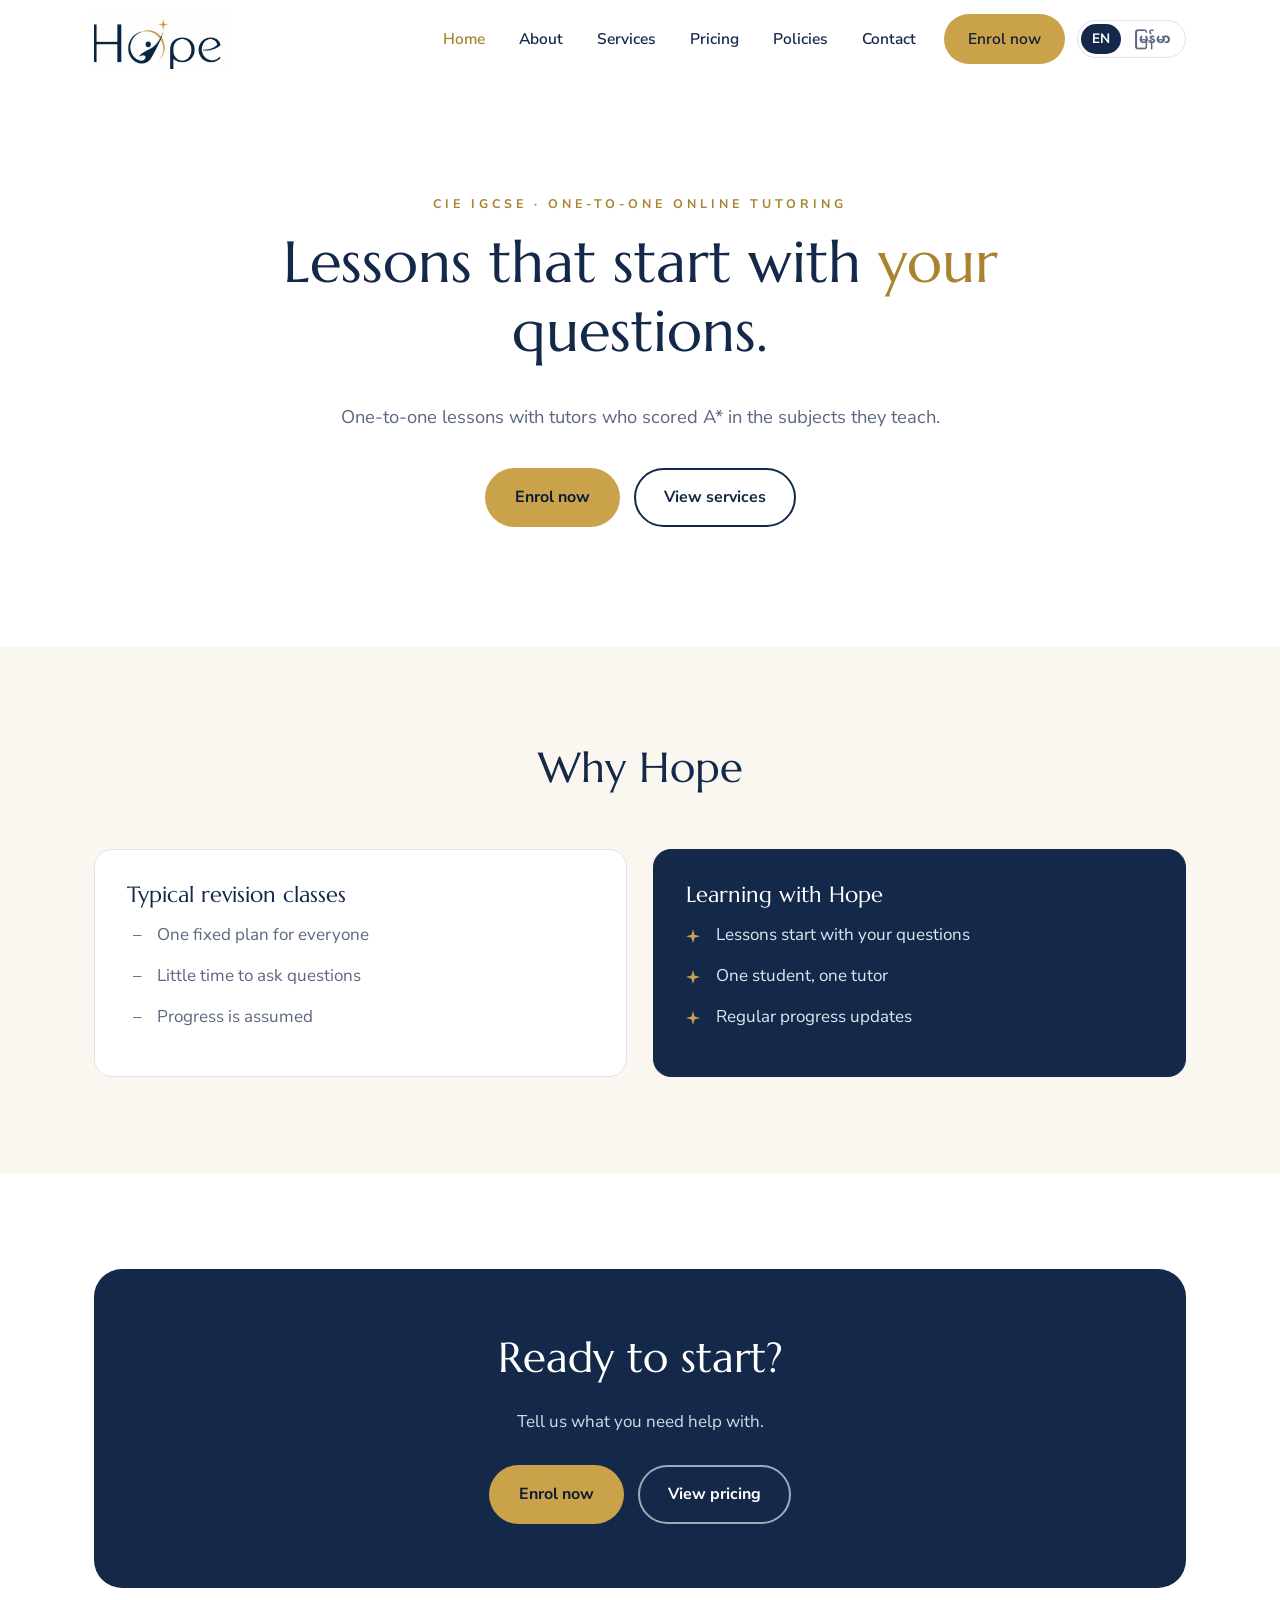
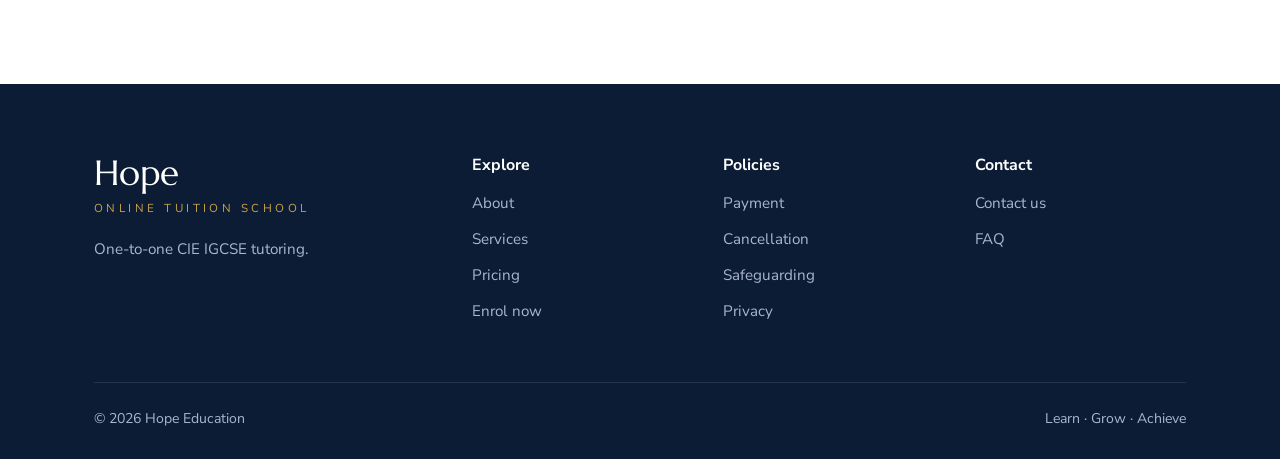
==== index.html @ 3413a5ed "Add Hope Online Tuition School website Static HTML/CSS/JS site with Home, About, Services, Pricing, " ====
<!DOCTYPE html>
<html lang="en">
<head>
  <meta charset="UTF-8">
  <meta name="viewport" content="width=device-width, initial-scale=1">
  <title>Hope Online Tuition School | CIE IGCSE One-to-One Tutoring</title>
  <meta name="description" content="One-to-one online CIE IGCSE tutoring with tutors who scored A* in the subjects they teach.">
  <link rel="icon" href="images/logo.jpg">
  <link rel="preconnect" href="https://fonts.googleapis.com">
  <link rel="preconnect" href="https://fonts.gstatic.com" crossorigin>
  <link href="https://fonts.googleapis.com/css2?family=Marcellus&family=Nunito+Sans:wght@400;600;700;800&family=Noto+Sans+Myanmar:wght@400;600;700&display=swap" rel="stylesheet">
  <link rel="stylesheet" href="css/styles.css">
</head>
<body>

  <header class="site-header">
    <div class="container nav">
      <a href="index.html" class="brand" aria-label="Hope Online Tuition School home">
        <span class="brand-logo"><img src="images/logo.jpg" alt="Hope"></span>
      </a>
      <button class="lang-switch" type="button" aria-label="Switch language / ဘာသာစကား ပြောင်းရန်" data-no-translate><span data-lang="en">EN</span><span data-lang="my">မြန်မာ</span></button>
      <button class="menu-toggle" aria-label="Open menu" aria-expanded="false"><span></span><span></span><span></span></button>
      <ul class="nav-links">
        <li><a href="index.html">Home</a></li>
        <li><a href="about.html">About</a></li>
        <li><a href="services.html">Services</a></li>
        <li><a href="pricing.html">Pricing</a></li>
        <li><a href="policies.html">Policies</a></li>
        <li><a href="contact.html">Contact</a></li>
        <li><a href="enrol.html" class="btn btn--gold">Enrol now</a></li>
      </ul>
    </div>
  </header>

  <main>
    <section class="hero">
      <div class="container">
        <span class="eyebrow">CIE IGCSE · One-to-one online tutoring</span>
        <h1>Lessons that start with <em>your</em> questions.</h1>
        <p class="lead">One-to-one lessons with tutors who scored A* in the subjects they teach.</p>
        <div class="btn-row">
          <a href="enrol.html" class="btn btn--gold">Enrol now</a>
          <a href="services.html" class="btn btn--outline">View services</a>
        </div>
      </div>
    </section>

    <section class="section section--cream">
      <div class="container">
        <div class="section-head reveal">
          <h2>Why Hope</h2>
        </div>
        <div class="compare">
          <div class="card card--old reveal">
            <h3>Typical revision classes</h3>
            <ul class="crosslist">
              <li>One fixed plan for everyone</li>
              <li>Little time to ask questions</li>
              <li>Progress is assumed</li>
            </ul>
          </div>
          <div class="card card--new reveal">
            <h3>Learning with Hope</h3>
            <ul class="checklist">
              <li>Lessons start with your questions</li>
              <li>One student, one tutor</li>
              <li>Regular progress updates</li>
            </ul>
          </div>
        </div>
      </div>
    </section>

    <section class="section">
      <div class="container">
        <div class="cta reveal">
          <h2>Ready to start?</h2>
          <p>Tell us what you need help with.</p>
          <div class="btn-row" style="justify-content:center">
            <a href="enrol.html" class="btn btn--gold">Enrol now</a>
            <a href="pricing.html" class="btn btn--light">View pricing</a>
          </div>
        </div>
      </div>
    </section>
  </main>

  <footer class="site-footer">
    <div class="container">
      <div class="footer-grid">
        <div class="footer-brand">
          <div class="word">Hope</div>
          <div class="sub">ONLINE TUITION SCHOOL</div>
          <p>One-to-one CIE IGCSE tutoring.</p>
        </div>
        <div>
          <h4>Explore</h4>
          <ul>
            <li><a href="about.html">About</a></li>
            <li><a href="services.html">Services</a></li>
            <li><a href="pricing.html">Pricing</a></li>
            <li><a href="enrol.html">Enrol now</a></li>
          </ul>
        </div>
        <div>
          <h4>Policies</h4>
          <ul>
            <li><a href="policies.html#payment">Payment</a></li>
            <li><a href="policies.html#cancellation">Cancellation</a></li>
            <li><a href="policies.html#safeguarding">Safeguarding</a></li>
            <li><a href="policies.html#privacy">Privacy</a></li>
          </ul>
        </div>
        <div>
          <h4>Contact</h4>
          <ul>
            <li><a href="contact.html">Contact us</a></li>
            <li><a href="contact.html#faq">FAQ</a></li>
          </ul>
        </div>
      </div>
      <div class="footer-bottom">
        <span>© <span data-year></span> Hope Education</span>
        <span>Learn · Grow · Achieve</span>
      </div>
    </div>
  </footer>

  <script src="js/translations.js"></script>
  <script src="js/main.js"></script>
</body>
</html>
---- css/styles.css ----
/* =========================================================
   Hope Online Tuition School — shared styles
   Colours are taken from the Hope logo.
   Change them here and the whole site updates.
   ========================================================= */
:root {
  --navy: #14294a;        /* main brand colour (logo lettering) */
  --navy-dark: #0d1c35;
  --navy-soft: #2c4470;
  --gold: #c9a24a;        /* accent (logo star and swoosh) */
  --gold-dark: #a9842f;
  --gold-light: #f3e7c6;
  --cream: #faf7f0;       /* alternate section background */
  --tint: #e8ecf3;        /* light navy tint for cards */
  --white: #ffffff;
  --text: #1d2b44;
  --muted: #5b6780;
  --line: #dfe3ea;

  --font-head: "Marcellus", Georgia, "Times New Roman", serif;
  --font-body: "Nunito Sans", "Segoe UI", Arial, sans-serif;

  --radius: 18px;
  --radius-sm: 10px;
  --shadow: 0 10px 30px rgba(20, 41, 74, 0.08);
  --shadow-hover: 0 16px 40px rgba(20, 41, 74, 0.14);
  --max: 1140px;
}

/* ---------- Base ---------- */
*, *::before, *::after { box-sizing: border-box; }
html { scroll-behavior: smooth; }
body {
  margin: 0;
  font-family: var(--font-body);
  font-size: 17px;
  line-height: 1.7;
  color: var(--text);
  background: var(--white);
  -webkit-font-smoothing: antialiased;
}
img { max-width: 100%; display: block; }
a { color: var(--navy); }
a:hover { color: var(--gold-dark); }

h1, h2, h3, h4 {
  font-family: var(--font-head);
  font-weight: 400;
  color: var(--navy);
  line-height: 1.2;
  margin: 0 0 0.6em;
}
h1 { font-size: clamp(2.2rem, 5vw, 3.6rem); }
h2 { font-size: clamp(1.8rem, 3.6vw, 2.6rem); }
h3 { font-size: 1.35rem; }
p { margin: 0 0 1em; }

.container { width: 100%; max-width: var(--max); margin: 0 auto; padding: 0 24px; }
.section { padding: 96px 0; }
.section--cream { background: var(--cream); }
.section--navy { background: var(--navy); color: #dfe6f2; }
.section--navy h2, .section--navy h3 { color: var(--white); }
.center { text-align: center; }
.narrow { max-width: 720px; margin-left: auto; margin-right: auto; }

/* Small spaced-out capitals, like "LEARN • GROW • ACHIEVE" */
.eyebrow {
  display: inline-block;
  font-size: 0.78rem;
  letter-spacing: 0.32em;
  text-transform: uppercase;
  color: var(--gold-dark);
  font-weight: 700;
  margin-bottom: 14px;
}
.section--navy .eyebrow { color: var(--gold); }

/* Thin line — text — thin line, like the logo subtitle */
.lined {
  display: flex; align-items: center; justify-content: center; gap: 18px;
}
.lined::before, .lined::after {
  content: ""; height: 1px; width: 56px; background: currentColor; opacity: 0.5;
}

.lead { font-size: 1.15rem; color: var(--muted); }

/* Four-point star from the logo */
.star {
  display: inline-block; width: 18px; height: 18px; background: var(--gold);
  clip-path: polygon(50% 0, 61% 39%, 100% 50%, 61% 61%, 50% 100%, 39% 61%, 0 50%, 39% 39%);
  flex-shrink: 0;
}

/* ---------- Buttons ---------- */
.btn {
  display: inline-flex; align-items: center; justify-content: center; gap: 8px;
  padding: 14px 28px;
  border-radius: 999px;
  font-family: var(--font-body);
  font-weight: 700;
  font-size: 1rem;
  text-decoration: none;
  border: 2px solid transparent;
  cursor: pointer;
  transition: transform .2s, background .2s, color .2s, box-shadow .2s;
}
.btn:hover { transform: translateY(-2px); }
.btn--gold { background: var(--gold); color: var(--navy-dark); }
.btn--gold:hover { background: var(--gold-dark); color: var(--white); }
.btn--outline { border-color: var(--navy); color: var(--navy); background: transparent; }
.btn--outline:hover { background: var(--navy); color: var(--white); }
.btn--light { border-color: rgba(255,255,255,.6); color: var(--white); }
.btn--light:hover { background: var(--white); color: var(--navy); }
.btn-row { display: flex; flex-wrap: wrap; gap: 14px; }
.center .btn-row { justify-content: center; }

/* ---------- Header / navigation ---------- */
.site-header {
  position: sticky; top: 0; z-index: 50;
  background: var(--white);
  border-bottom: 1px solid transparent;
  transition: border-color .2s, box-shadow .2s;
}
.site-header.scrolled { border-color: var(--line); box-shadow: 0 4px 20px rgba(20,41,74,.06); }
.nav { display: flex; align-items: center; justify-content: space-between; height: 78px; }
.brand { display: flex; align-items: center; text-decoration: none; }
/* The logo image has white space around it, so it is cropped with a frame */
.brand-logo {
  width: 136px; height: 60px; overflow: hidden; position: relative;
}
.brand-logo img {
  position: absolute; width: 190px; max-width: none; left: -35px; top: -47px;
  mix-blend-mode: multiply; /* hides the white background of the JPG */
}
.nav-links { display: flex; align-items: center; gap: 6px; list-style: none; margin: 0; padding: 0; }
.nav-links a {
  display: block; padding: 8px 14px; border-radius: 999px;
  text-decoration: none; color: var(--navy); font-weight: 600; font-size: 0.97rem;
  white-space: nowrap;
}
html[lang="my"] .nav-links a { padding: 8px 10px; font-size: 0.92rem; }
.nav-links a:hover { background: var(--tint); color: var(--navy); }
.nav-links a.active { color: var(--gold-dark); }
.nav-links .btn { padding: 10px 22px; margin-left: 8px; color: var(--navy-dark); }
.nav-links .btn:hover { background: var(--gold-dark); color: var(--white); }

.menu-toggle {
  display: none; background: none; border: 0; padding: 10px; cursor: pointer; order: 3;
}
.nav-links { order: 1; margin-left: auto; }

/* Language switch: EN | မြန်မာ */
.lang-switch {
  order: 2; margin-left: 12px; display: inline-flex; padding: 3px; gap: 2px;
  border: 1.5px solid var(--line); border-radius: 999px; background: var(--white); cursor: pointer;
  font-family: "Nunito Sans", "Noto Sans Myanmar", sans-serif;
}
.lang-switch span {
  padding: 5px 11px; border-radius: 999px; font-size: 0.85rem; font-weight: 700; color: var(--muted);
  line-height: 1.4;
}
html:not([lang="my"]) .lang-switch [data-lang="en"],
html[lang="my"] .lang-switch [data-lang="my"] { background: var(--navy); color: var(--white); }

/* Burmese text needs a Myanmar font, more line height and no letter spacing */
html[lang="my"] {
  --font-head: "Noto Sans Myanmar", "Padauk", "Myanmar Text", sans-serif;
  --font-body: "Noto Sans Myanmar", "Padauk", "Myanmar Text", sans-serif;
}
html[lang="my"] body { line-height: 1.9; font-size: 16px; }
html[lang="my"] h1, html[lang="my"] h2, html[lang="my"] h3 { line-height: 1.55; font-weight: 600; }
html[lang="my"] h1 { font-size: clamp(1.8rem, 4vw, 2.8rem); }
html[lang="my"] h2 { font-size: clamp(1.5rem, 3vw, 2.1rem); }
html[lang="my"] .eyebrow, html[lang="my"] .badge,
html[lang="my"] .founder .role { letter-spacing: 0; }
.menu-toggle span {
  display: block; width: 26px; height: 2px; background: var(--navy); margin: 6px 0;
  transition: transform .25s, opacity .25s;
}
.menu-open .menu-toggle span:nth-child(1) { transform: translateY(8px) rotate(45deg); }
.menu-open .menu-toggle span:nth-child(2) { opacity: 0; }
.menu-open .menu-toggle span:nth-child(3) { transform: translateY(-8px) rotate(-45deg); }

/* ---------- Hero ---------- */
.hero { padding: 110px 0 120px; background: var(--white); text-align: center; }
.hero h1 { max-width: 760px; margin-left: auto; margin-right: auto; }
.hero h1 em { font-style: normal; color: var(--gold-dark); }
.hero .lead { max-width: 600px; margin: 0 auto 36px; }
.hero .btn-row { justify-content: center; }
.hero-tags { display: flex; flex-wrap: wrap; gap: 10px; margin-top: 32px; }
.tag {
  display: inline-flex; align-items: center; gap: 8px;
  padding: 8px 16px; border-radius: 999px; background: var(--tint);
  font-size: 0.9rem; font-weight: 600; color: var(--navy);
}
.tag .star { width: 12px; height: 12px; }

.hero-card {
  position: relative; background: var(--white); border-radius: 28px;
  box-shadow: var(--shadow-hover); padding: 36px; text-align: center;
}
.hero-card::before {
  content: ""; position: absolute; inset: -14px; border-radius: 34px; z-index: -1;
  border: 1px solid rgba(201,162,74,.5);
}
.hero-card img { margin: -20px auto 0; width: 100%; max-width: 340px; }
.hero-card .motto {
  font-size: 0.8rem; letter-spacing: .32em; color: var(--gold-dark); font-weight: 700; margin: 0;
}

/* Page header for inner pages */
.page-hero {
  padding: 72px 0 64px; text-align: center;
  background: var(--navy);
  color: #d3dbe9;
}
.page-hero h1 { color: var(--white); margin-bottom: 14px; }
.page-hero .eyebrow { color: var(--gold); }
.page-hero p { max-width: 640px; margin: 0 auto; font-size: 1.1rem; }

/* ---------- Cards and grids ---------- */
.grid { display: grid; gap: 26px; }
.grid-2 { grid-template-columns: repeat(2, 1fr); }
.grid-3 { grid-template-columns: repeat(3, 1fr); }
.grid-4 { grid-template-columns: repeat(4, 1fr); }

.card {
  background: var(--white); border: 1px solid var(--line); border-radius: var(--radius);
  padding: 32px;
}
.card p:last-child { margin-bottom: 0; }
.card--tint { background: var(--tint); border-color: transparent; box-shadow: none; }

.icon {
  width: 54px; height: 54px; border-radius: 16px; background: var(--gold-light);
  display: grid; place-items: center; margin-bottom: 20px; color: var(--navy);
}
.icon svg { width: 26px; height: 26px; }

.section-head { max-width: 680px; margin: 0 auto 56px; text-align: center; }

/* Problem vs solution */
.compare { display: grid; grid-template-columns: 1fr 1fr; gap: 26px; }
.compare .card h3 { display: flex; align-items: center; gap: 12px; }
.compare .card--old { background: var(--white); }
.compare .card--new { background: var(--navy); color: #dfe6f2; border-color: var(--navy); }
.compare .card--new h3 { color: var(--white); }
.checklist { list-style: none; padding: 0; margin: 0; }
.checklist li { position: relative; padding-left: 30px; margin-bottom: 12px; }
.checklist li::before {
  content: ""; position: absolute; left: 0; top: 8px; width: 14px; height: 14px; background: var(--gold);
  clip-path: polygon(50% 0, 61% 39%, 100% 50%, 61% 61%, 50% 100%, 39% 61%, 0 50%, 39% 39%);
}
.crosslist { list-style: none; padding: 0; margin: 0; color: var(--muted); }
.crosslist li { position: relative; padding-left: 30px; margin-bottom: 12px; }
.crosslist li::before { content: "–"; position: absolute; left: 6px; color: var(--muted); }

/* Lesson steps */
.steps { display: grid; grid-template-columns: repeat(3, 1fr); gap: 26px; counter-reset: step; }
.step {
  position: relative; padding: 32px 28px 28px; border-radius: var(--radius);
  background: var(--white); border: 1px solid var(--line);
}
.step::before {
  counter-increment: step; content: "0" counter(step);
  font-family: var(--font-head); font-size: 2.4rem; color: var(--gold); line-height: 1;
  display: block; margin-bottom: 14px;
}
.section--navy .step { background: rgba(255,255,255,.05); border-color: rgba(255,255,255,.12); }
.section--navy .step h3 { color: var(--white); }

/* Stats strip */
.stats { display: grid; grid-template-columns: repeat(4, 1fr); gap: 20px; text-align: center; }
.stat-num { font-family: var(--font-head); font-size: 2.6rem; color: var(--gold); line-height: 1.1; }
.stat-label { font-size: 0.95rem; color: #c6d0e2; }

/* Founders */
.founder { text-align: center; }
.avatar {
  width: 120px; height: 120px; border-radius: 50%; margin: 0 auto 20px;
  background: linear-gradient(135deg, var(--navy), var(--navy-soft));
  display: grid; place-items: center; color: var(--gold);
  font-family: var(--font-head); font-size: 2.4rem;
  box-shadow: 0 0 0 6px var(--white), 0 0 0 7px var(--gold);
}
.founder .role { color: var(--gold-dark); font-weight: 700; font-size: 0.9rem; letter-spacing: .08em; }
.pill-row { display: flex; flex-wrap: wrap; gap: 8px; justify-content: center; margin-top: 14px; }
.pill { padding: 4px 12px; border-radius: 999px; background: var(--tint); font-size: 0.82rem; font-weight: 700; color: var(--navy); }

/* Subjects */
.subject { display: flex; align-items: center; gap: 16px; padding: 22px 24px; }
.subject .icon { margin: 0; width: 46px; height: 46px; border-radius: 12px; flex-shrink: 0; }
.subject h3 { margin: 0; font-size: 1.15rem; }
.subject small { color: var(--muted); }

/* ---------- Pricing ---------- */
.pricing { display: grid; grid-template-columns: repeat(3, 1fr); gap: 26px; align-items: stretch; }
.price-card { display: flex; flex-direction: column; padding: 40px 32px; position: relative; }
.price-card .plan { font-family: var(--font-head); font-size: 1.5rem; color: var(--navy); }
.price-card .price { font-family: var(--font-head); font-size: 2.8rem; color: var(--navy); margin: 10px 0 4px; }
.price-card .price span { font-family: var(--font-body); font-size: 1rem; color: var(--muted); }
.price-card .checklist { margin: 22px 0 30px; flex-grow: 1; }
.price-card--featured { background: var(--navy); border-color: var(--navy); color: #dfe6f2; }
.price-card--featured .plan, .price-card--featured .price { color: var(--white); }
.price-card--featured .price span { color: #b9c4d8; }
.badge {
  position: absolute; top: -14px; left: 50%; transform: translateX(-50%);
  background: var(--gold); color: var(--navy-dark); font-size: 0.75rem; font-weight: 800;
  letter-spacing: .18em; text-transform: uppercase; padding: 6px 16px; border-radius: 999px;
}
.note {
  background: var(--gold-light); border-left: 4px solid var(--gold); border-radius: var(--radius-sm);
  padding: 16px 20px; color: var(--navy); font-size: 0.95rem;
}

/* ---------- FAQ (accordion) ---------- */
.faq { max-width: 820px; margin: 0 auto; }
.faq details {
  background: var(--white); border: 1px solid var(--line); border-radius: var(--radius-sm);
  margin-bottom: 14px; padding: 0 24px; transition: box-shadow .2s;
}
.faq details[open] { box-shadow: var(--shadow); }
.faq summary {
  cursor: pointer; list-style: none; padding: 20px 0; font-weight: 700; color: var(--navy);
  display: flex; justify-content: space-between; align-items: center; gap: 16px;
}
.faq summary::-webkit-details-marker { display: none; }
.faq summary::after { content: "+"; font-size: 1.5rem; color: var(--gold-dark); transition: transform .2s; }
.faq details[open] summary::after { transform: rotate(45deg); }
.faq details p { padding-bottom: 20px; margin: 0; color: var(--muted); }

/* ---------- Policies ---------- */
.policy-layout { display: grid; grid-template-columns: 240px 1fr; gap: 56px; align-items: start; }
.policy-nav { position: sticky; top: 110px; }
.policy-nav ul { list-style: none; padding: 0; margin: 0; border-left: 2px solid var(--line); }
.policy-nav a {
  display: block; padding: 8px 18px; text-decoration: none; color: var(--muted); font-weight: 600;
  margin-left: -2px; border-left: 2px solid transparent;
}
.policy-nav a:hover { color: var(--navy); border-color: var(--gold); }
.policy { padding-bottom: 40px; margin-bottom: 40px; border-bottom: 1px solid var(--line); scroll-margin-top: 110px; }
.policy:last-child { border-bottom: 0; }
.policy h2 { font-size: 1.8rem; display: flex; align-items: center; gap: 14px; }
.policy ul { padding-left: 20px; }
.policy li { margin-bottom: 8px; }

/* ---------- Forms ---------- */
.form-wrap { display: grid; grid-template-columns: 1fr 1.4fr; gap: 56px; align-items: start; }
.form-card { padding: 40px; }
.form-grid { display: grid; grid-template-columns: 1fr 1fr; gap: 20px; }
.field { display: flex; flex-direction: column; gap: 6px; }
.field--full { grid-column: 1 / -1; }
label, .label { font-weight: 700; color: var(--navy); font-size: 0.95rem; }
.req { color: var(--gold-dark); }
input, select, textarea {
  font: inherit; font-size: 1rem; color: var(--text);
  padding: 12px 16px; border: 1.5px solid var(--line); border-radius: var(--radius-sm);
  background: var(--white); transition: border-color .2s, box-shadow .2s; width: 100%;
}
textarea { min-height: 110px; resize: vertical; }
input:focus, select:focus, textarea:focus {
  outline: none; border-color: var(--gold); box-shadow: 0 0 0 4px rgba(201,162,74,.18);
}
.field.invalid input, .field.invalid select, .field.invalid textarea { border-color: #c0392b; }
.error-msg { color: #c0392b; font-size: 0.85rem; display: none; }
.field.invalid .error-msg { display: block; }
.check-group { display: grid; grid-template-columns: repeat(2, 1fr); gap: 10px; }
.check {
  display: flex; align-items: center; gap: 10px; padding: 10px 14px;
  border: 1.5px solid var(--line); border-radius: var(--radius-sm); cursor: pointer;
  font-weight: 600; color: var(--navy); transition: border-color .2s, background .2s;
}
.check:hover { border-color: var(--gold); }
.check input { width: 18px; height: 18px; accent-color: var(--navy); padding: 0; }
.check:has(input:checked) { border-color: var(--navy); background: var(--tint); }
.consent { display: flex; gap: 12px; align-items: flex-start; font-weight: 400; color: var(--text); }
.consent input { width: 18px; height: 18px; margin-top: 5px; accent-color: var(--navy); flex-shrink: 0; }
.form-success {
  display: none; text-align: center; padding: 40px 20px;
}
.form-success .star { width: 44px; height: 44px; margin-bottom: 18px; }
.form-sent .form-success { display: block; }
.form-sent form { display: none; }

.info-list { list-style: none; padding: 0; margin: 28px 0 0; }
.info-list li { display: flex; gap: 16px; margin-bottom: 22px; }
.info-list .icon { margin: 0; width: 46px; height: 46px; border-radius: 12px; flex-shrink: 0; }
.info-list strong { display: block; color: var(--navy); }

/* ---------- Call to action band ---------- */
.cta {
  background: var(--navy);
  border-radius: 28px; padding: 64px 48px; text-align: center; color: #d3dbe9;
}
.cta h2 { color: var(--white); }
.cta p { max-width: 560px; margin: 0 auto 28px; }

/* ---------- Footer ---------- */
.site-footer { background: var(--navy-dark); color: #aab6cc; padding: 72px 0 28px; font-size: 0.95rem; }
.footer-grid { display: grid; grid-template-columns: 1.6fr 1fr 1fr 1fr; gap: 40px; margin-bottom: 48px; }
.footer-brand .word { font-family: var(--font-head); font-size: 2.2rem; color: var(--white); line-height: 1; }
.footer-brand .sub { font-size: 0.72rem; letter-spacing: .3em; color: var(--gold); margin: 8px 0 18px; }
.site-footer h4 { color: var(--white); font-family: var(--font-body); font-weight: 700; font-size: 1rem; margin-bottom: 16px; }
.site-footer ul { list-style: none; padding: 0; margin: 0; }
.site-footer li { margin-bottom: 10px; }
.site-footer a { color: #aab6cc; text-decoration: none; }
.site-footer a:hover { color: var(--gold); }
.footer-bottom {
  border-top: 1px solid rgba(255,255,255,.1); padding-top: 24px;
  display: flex; justify-content: space-between; flex-wrap: wrap; gap: 12px; font-size: 0.88rem;
}

/* ---------- Scroll fade-in ---------- */
.js .reveal { opacity: 0; transform: translateY(24px); transition: opacity .7s ease, transform .7s ease; }
.js .reveal.visible { opacity: 1; transform: none; }
@media (prefers-reduced-motion: reduce) {
  .js .reveal { opacity: 1; transform: none; transition: none; }
  html { scroll-behavior: auto; }
}

/* ---------- Responsive ---------- */
@media (max-width: 980px) {
  .form-wrap, .compare { grid-template-columns: 1fr; }
  .grid-4, .stats { grid-template-columns: repeat(2, 1fr); }
  .grid-3, .steps, .pricing { grid-template-columns: 1fr 1fr; }
  .footer-grid { grid-template-columns: 1fr 1fr; }
  .policy-layout { grid-template-columns: 1fr; gap: 24px; }
  .policy-nav { position: static; }
}
@media (max-width: 820px) {
  .menu-toggle { display: block; }
  .lang-switch { margin-left: auto; }
  .nav-links {
    position: absolute; top: 78px; left: 0; right: 0; flex-direction: column; align-items: stretch;
    background: var(--white); padding: 12px 20px 24px; gap: 2px;
    border-bottom: 1px solid var(--line); box-shadow: 0 20px 30px rgba(20,41,74,.08);
    display: none;
  }
  .menu-open .nav-links { display: flex; }
  .nav-links a { padding: 12px 14px; }
  .nav-links .btn { margin: 10px 0 0; }
}
@media (max-width: 640px) {
  body { font-size: 16px; }
  .container { padding: 0 16px; }
  .section { padding: 64px 0; }
  .hero { padding: 56px 0 72px; }
  .grid-2, .grid-3, .grid-4, .steps, .pricing, .form-grid, .check-group { grid-template-columns: 1fr; }
  .stats { grid-template-columns: 1fr 1fr; }
  .footer-grid { grid-template-columns: 1fr; }
  .card, .form-card { padding: 26px 22px; }
  .cta { padding: 48px 22px; border-radius: 20px; }
}
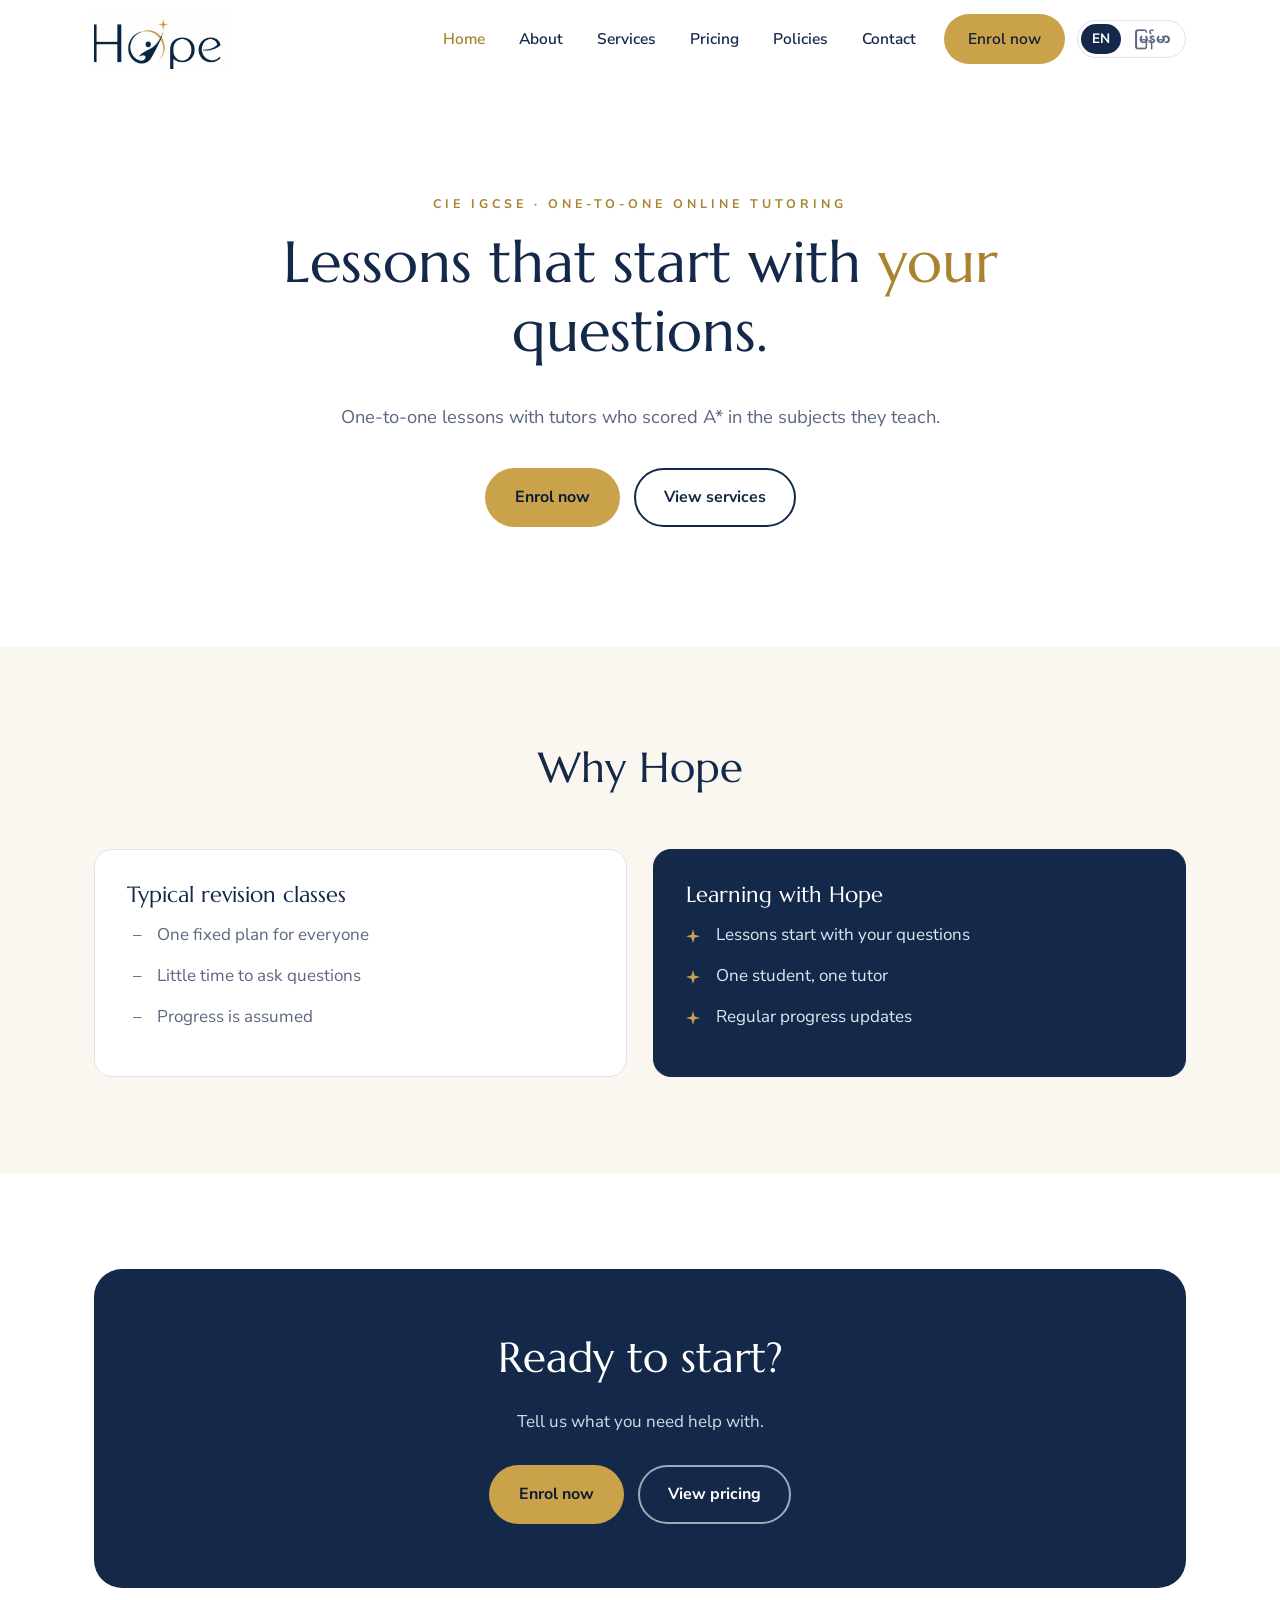
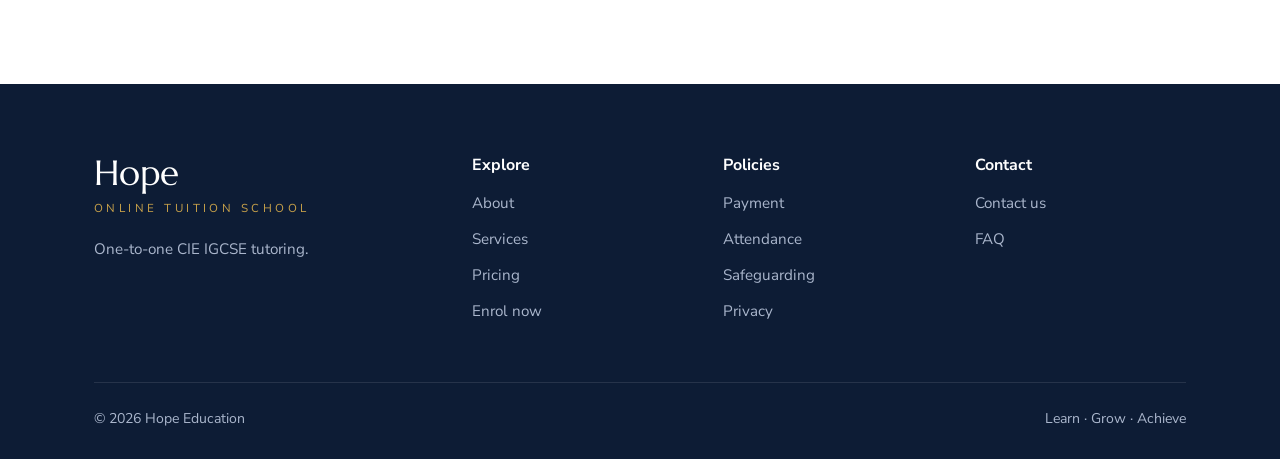
==== commit 742dc8a5: "Add student attendance policy to Policies page Replaces the Cancellation section with the Hope Educa" ====
--- a/index.html
+++ b/index.html
@@ -106,7 +106,7 @@
           <h4>Policies</h4>
           <ul>
             <li><a href="policies.html#payment">Payment</a></li>
-            <li><a href="policies.html#cancellation">Cancellation</a></li>
+            <li><a href="policies.html#attendance">Attendance</a></li>
             <li><a href="policies.html#safeguarding">Safeguarding</a></li>
             <li><a href="policies.html#privacy">Privacy</a></li>
           </ul>
--- a/css/styles.css
+++ b/css/styles.css
@@ -343,6 +343,15 @@
 .policy:last-child { border-bottom: 0; }
 .policy h2 { font-size: 1.8rem; display: flex; align-items: center; gap: 14px; }
 .policy ul { padding-left: 20px; }
+.policy h3 { font-size: 1.15rem; margin: 28px 0 10px; }
+.policy-layout > * { min-width: 0; } /* lets the table scroll instead of widening the page */
+
+/* Absence rules table — scrolls sideways on small phones instead of squashing */
+.table-wrap { overflow-x: auto; margin: 18px 0 8px; border: 1px solid var(--line); border-radius: var(--radius-sm); }
+.policy-table { width: 100%; min-width: 520px; border-collapse: collapse; font-size: 0.95rem; }
+.policy-table th, .policy-table td { padding: 12px 16px; text-align: left; vertical-align: top; border-bottom: 1px solid var(--line); }
+.policy-table th { background: var(--tint); color: var(--navy); font-weight: 700; }
+.policy-table tbody tr:last-child td { border-bottom: 0; }
 .policy li { margin-bottom: 8px; }
 
 /* ---------- Forms ---------- */
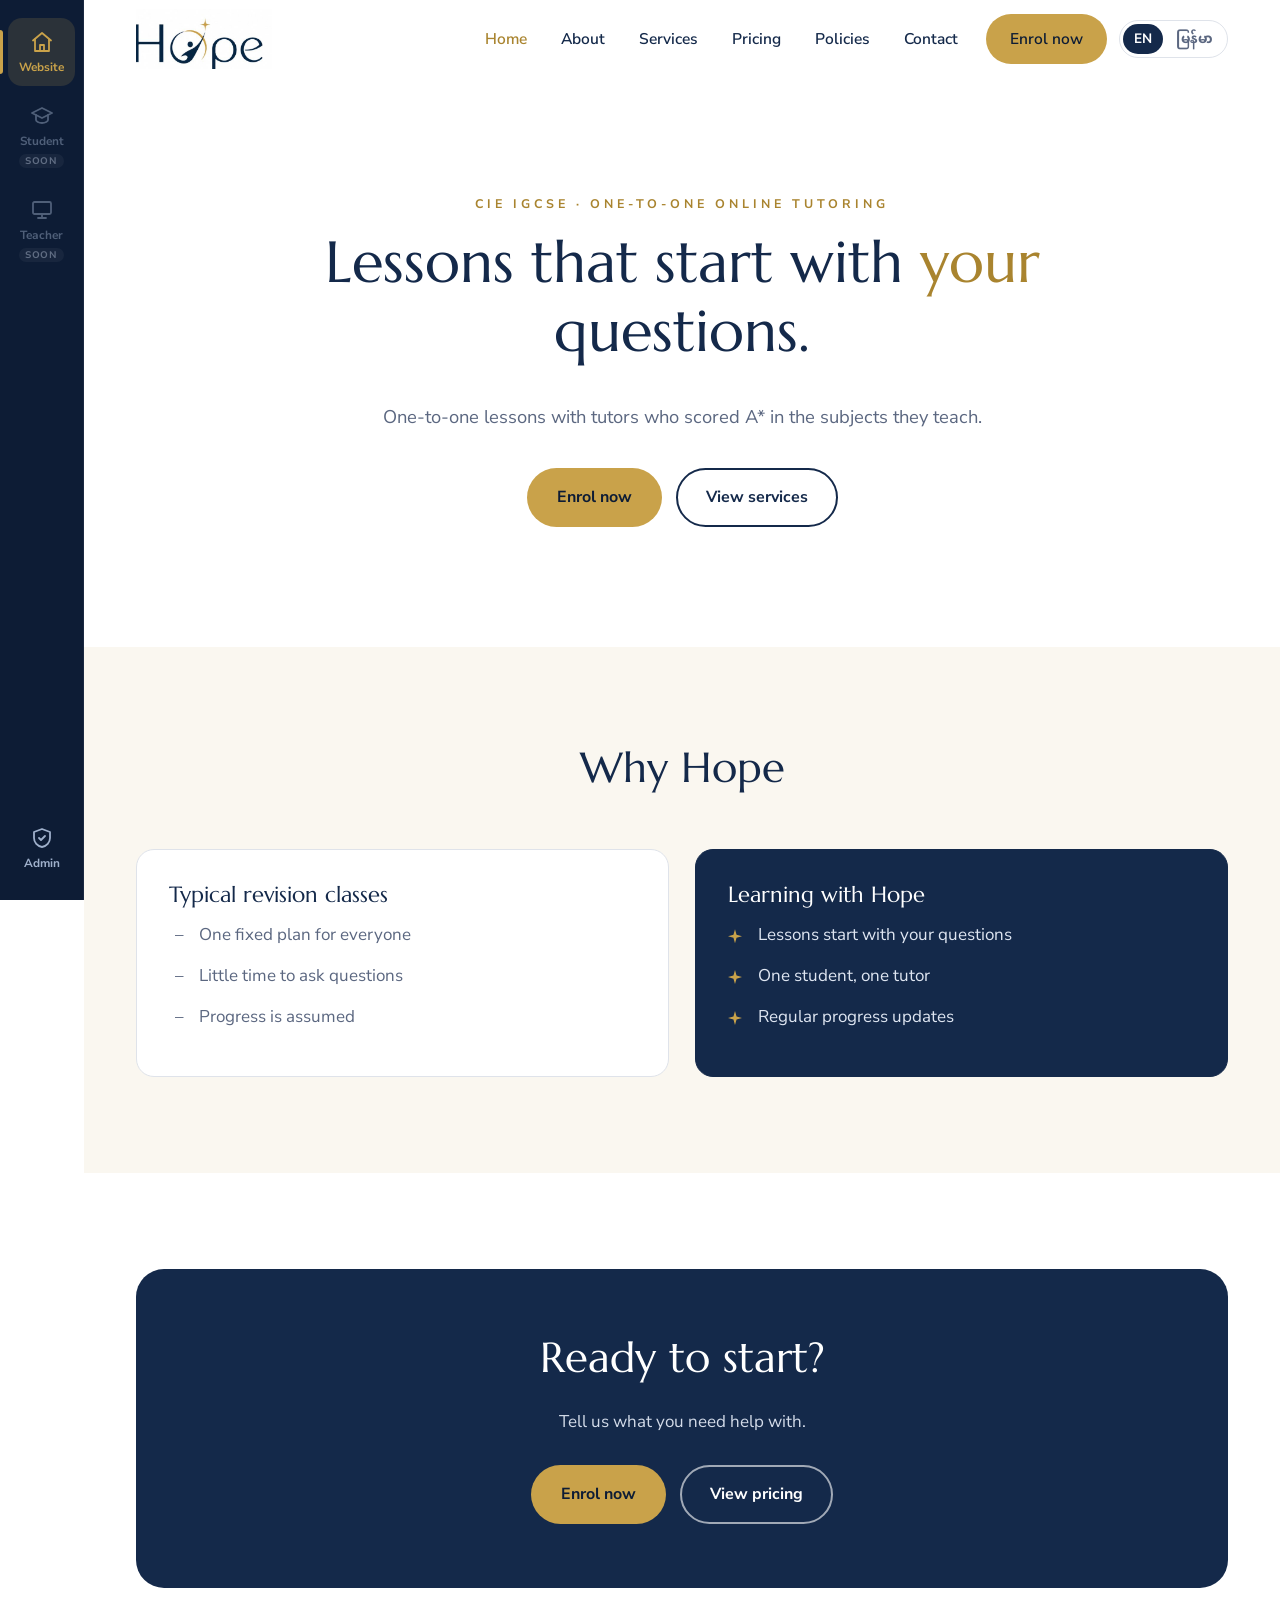
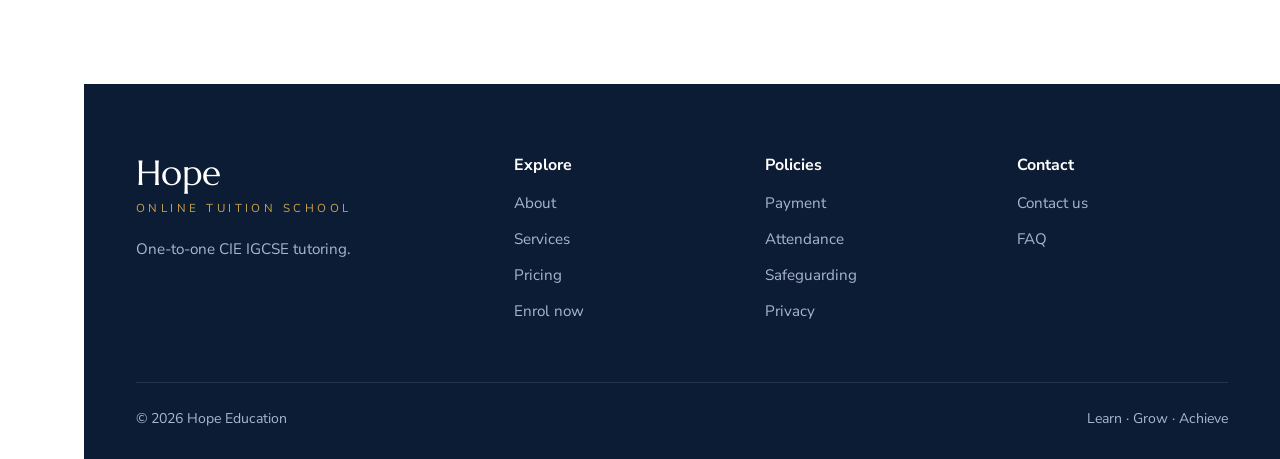
==== commit 3ec8043f: "Add interface sidebar and admin portal Every page gets a sidebar to switch between Website, Student " ====
--- a/index.html
+++ b/index.html
@@ -12,6 +12,13 @@
   <link rel="stylesheet" href="css/styles.css">
 </head>
 <body>
+  <!-- Interface switcher: Website / Student / Teacher / Admin -->
+  <nav class="portal-rail" aria-label="Switch interface">
+      <a href="index.html" class="rail-item active" aria-current="page"><svg viewBox="0 0 24 24" fill="none" stroke="currentColor" stroke-width="1.8" stroke-linecap="round" stroke-linejoin="round" aria-hidden="true"><path d="M3 10.5 12 3l9 7.5"/><path d="M5 9.5V21h14V9.5"/><path d="M10 21v-6h4v6"/></svg><span class="rail-label">Website</span></a>
+      <span class="rail-item is-soon" aria-disabled="true"><svg viewBox="0 0 24 24" fill="none" stroke="currentColor" stroke-width="1.8" stroke-linecap="round" stroke-linejoin="round" aria-hidden="true"><path d="M2 9l10-5 10 5-10 5z"/><path d="M6 11v5c0 1.5 2.7 3 6 3s6-1.5 6-3v-5"/></svg><span class="rail-label">Student</span><small class="rail-soon">Soon</small></span>
+      <span class="rail-item is-soon" aria-disabled="true"><svg viewBox="0 0 24 24" fill="none" stroke="currentColor" stroke-width="1.8" stroke-linecap="round" stroke-linejoin="round" aria-hidden="true"><rect x="3" y="4" width="18" height="12" rx="1.5"/><path d="M8 20h8M12 16v4"/></svg><span class="rail-label">Teacher</span><small class="rail-soon">Soon</small></span>
+      <a href="admin.html" class="rail-item"><svg viewBox="0 0 24 24" fill="none" stroke="currentColor" stroke-width="1.8" stroke-linecap="round" stroke-linejoin="round" aria-hidden="true"><path d="M12 3l8 3v6c0 4.5-3.4 8.3-8 9-4.6-.7-8-4.5-8-9V6z"/><path d="M9 12l2 2 4-4"/></svg><span class="rail-label">Admin</span></a>
+  </nav>
 
   <header class="site-header">
     <div class="container nav">
--- a/css/styles.css
+++ b/css/styles.css
@@ -29,6 +29,7 @@
 
 /* ---------- Base ---------- */
 *, *::before, *::after { box-sizing: border-box; }
+[hidden] { display: none !important; }
 html { scroll-behavior: smooth; }
 body {
   margin: 0;
@@ -114,6 +115,36 @@
 .btn--light:hover { background: var(--white); color: var(--navy); }
 .btn-row { display: flex; flex-wrap: wrap; gap: 14px; }
 .center .btn-row { justify-content: center; }
+
+/* ---------- Interface switcher sidebar (Website / Student / Teacher / Admin) ---------- */
+:root { --rail: 84px; }
+body { padding-left: var(--rail); }
+.portal-rail {
+  position: fixed; z-index: 60; top: 0; bottom: 0; left: 0; width: var(--rail);
+  display: flex; flex-direction: column; align-items: stretch; gap: 6px; padding: 18px 8px;
+  background: var(--navy-dark); border-right: 1px solid rgba(255,255,255,.06);
+}
+.rail-item {
+  position: relative; display: flex; flex-direction: column; align-items: center; gap: 6px;
+  padding: 12px 4px; border-radius: 14px; text-decoration: none;
+  color: #9fb0cb; font-size: 0.74rem; font-weight: 700; line-height: 1.2; text-align: center;
+  transition: background .2s, color .2s;
+}
+.rail-item svg { width: 24px; height: 24px; }
+a.rail-item:hover { background: rgba(255,255,255,.07); color: var(--white); }
+.rail-item.active { background: rgba(201,162,74,.16); color: var(--gold); }
+.rail-item.active::before {
+  content: ""; position: absolute; left: -8px; top: 12px; bottom: 12px; width: 3px;
+  border-radius: 0 3px 3px 0; background: var(--gold);
+}
+.rail-item.is-soon { opacity: .45; cursor: not-allowed; }
+.rail-soon {
+  font-size: 0.6rem; letter-spacing: .08em; text-transform: uppercase; padding: 1px 6px;
+  border-radius: 999px; background: rgba(255,255,255,.1); color: #c6d0e2;
+}
+.rail-item:last-child { margin-top: auto; } /* Admin sits at the bottom */
+html[lang="my"] .rail-item { font-size: 0.7rem; }
+html[lang="my"] .rail-soon { letter-spacing: 0; text-transform: none; }
 
 /* ---------- Header / navigation ---------- */
 .site-header {
@@ -392,6 +423,73 @@
 .form-sent .form-success { display: block; }
 .form-sent form { display: none; }
 
+/* Step-by-step enrolment — horizontal progress stepper */
+.form-wrap.form-wrap--stepper { grid-template-columns: minmax(0, 1fr); gap: 32px; max-width: 920px; }
+.stepper-wrap h2 { margin-bottom: 0; }
+.enrol-steps {
+  --dot: 34px;
+  list-style: none; padding: 0; margin: 24px 0 12px;
+  display: grid; grid-template-columns: repeat(6, minmax(0, 1fr));
+}
+.enrol-steps li {
+  position: relative; display: flex; flex-direction: column; align-items: center;
+  gap: 14px; padding: 0 6px; text-align: center; color: var(--muted); font-weight: 600;
+}
+/* connecting line from this dot to the next one */
+.enrol-steps li:not(:last-child)::after {
+  content: ""; position: absolute; bottom: calc(var(--dot) / 2 - 2px); left: 50%;
+  width: 100%; height: 4px; background: var(--line); z-index: 0;
+}
+.enrol-steps li.done:not(:last-child)::after { background: var(--gold-light); }
+.step-label { flex: 1; font-size: 0.95rem; line-height: 1.35; }
+.enrol-steps .dot {
+  position: relative; z-index: 1; width: var(--dot); height: var(--dot); border-radius: 50%;
+  flex-shrink: 0; display: grid; place-items: center;
+  background: #b9c0cd; transition: background .25s, transform .25s;
+}
+.enrol-steps li.current { color: var(--navy); }
+.enrol-steps li.current .dot { background: var(--navy); box-shadow: 0 0 0 4px var(--tint); }
+.enrol-steps li.done { color: var(--navy); }
+.enrol-steps li.done .dot { background: var(--gold); }
+/* tick mark for completed steps */
+.enrol-steps li.done .dot::after {
+  content: ""; width: 7px; height: 13px; margin-top: -3px;
+  border: solid var(--white); border-width: 0 3px 3px 0; transform: rotate(45deg);
+}
+/* completed steps on this page can be clicked to go back */
+.enrol-steps li[data-back-to] { cursor: pointer; }
+.enrol-steps li[data-back-to] .step-label { text-decoration: underline; text-underline-offset: 3px; }
+.enrol-steps li[data-back-to]:hover .step-label { color: var(--gold-dark); }
+.enrol-steps li[data-back-to]:focus-visible { outline: 2px solid var(--gold); outline-offset: 4px; border-radius: 6px; }
+.small-note { font-size: 0.9rem; color: var(--muted); }
+.wizard-step { border: 0; padding: 0; margin: 0; min-width: 0; }
+.wizard-step > h3 { margin-bottom: 18px; }
+.wizard-step .checklist { margin-bottom: 14px; }
+/* Prices set by admins */
+.price-amount { font-family: var(--font-head); font-size: 1.7rem; color: var(--gold-dark); margin-top: 6px; }
+.price-card--featured .price-amount { color: var(--gold); }
+.pay-amount { text-align: center; font-size: 1.1rem; margin: 0 0 6px; }
+.pay-amount strong { color: var(--navy); font-size: 1.3rem; }
+
+/* QR payment */
+.pay-qr {
+  display: grid; place-items: center; margin: 4px auto 16px; padding: 18px;
+  width: fit-content; max-width: 100%; background: var(--white);
+  border: 1.5px solid var(--line); border-radius: var(--radius);
+}
+.pay-qr img { width: 240px; height: 240px; max-width: 100%; object-fit: contain; }
+.pay-qr-missing { margin: 0; padding: 40px 20px; color: var(--muted); text-align: center; }
+.wizard-step h3 + .form-grid, .wizard-step p + h3 { margin-top: 24px; }
+.field-hint { font-size: 0.85rem; color: var(--muted); }
+input[type="file"] { padding: 10px; background: var(--cream); cursor: pointer; }
+input[type="file"]::file-selector-button {
+  font: inherit; font-weight: 700; margin-right: 12px; padding: 8px 16px; cursor: pointer;
+  border: 0; border-radius: 999px; background: var(--navy); color: var(--white);
+}
+
+.wizard-nav { display: flex; gap: 12px; justify-content: flex-end; margin-top: 28px; }
+.wizard-nav .btn { min-width: 120px; }
+
 .info-list { list-style: none; padding: 0; margin: 28px 0 0; }
 .info-list li { display: flex; gap: 16px; margin-bottom: 22px; }
 .info-list .icon { margin: 0; width: 46px; height: 46px; border-radius: 12px; flex-shrink: 0; }
@@ -438,6 +536,21 @@
   .policy-nav { position: static; }
 }
 @media (max-width: 820px) {
+  /* Sidebar becomes a bar along the bottom of the screen */
+  :root { --rail: 0px; }
+  body { padding-bottom: 64px; }
+  .portal-rail {
+    top: auto; right: 0; width: auto; height: 64px; flex-direction: row; gap: 0; padding: 6px 8px;
+    border-right: 0; border-top: 1px solid rgba(255,255,255,.08);
+  }
+  .rail-item { flex: 1; flex-direction: column; gap: 3px; padding: 6px 2px; border-radius: 12px; font-size: 0.68rem; }
+  .rail-item svg { width: 22px; height: 22px; }
+  .rail-item:last-child { margin-top: 0; }
+  .rail-item.active::before { left: 25%; right: 25%; top: -6px; bottom: auto; width: auto; height: 3px; border-radius: 0 0 3px 3px; }
+  .rail-soon { position: absolute; top: 2px; right: 6px; font-size: 0.5rem; padding: 0 4px; }
+}
+/* Top menu folds into the ☰ button (wider breakpoint because the sidebar takes space) */
+@media (max-width: 1060px) {
   .menu-toggle { display: block; }
   .lang-switch { margin-left: auto; }
   .nav-links {
@@ -459,5 +572,9 @@
   .stats { grid-template-columns: 1fr 1fr; }
   .footer-grid { grid-template-columns: 1fr; }
   .card, .form-card { padding: 26px 22px; }
+  .enrol-steps { --dot: 26px; }
+  .enrol-steps li { padding: 0 2px; gap: 10px; }
+  .step-label { font-size: 0.72rem; hyphens: auto; overflow-wrap: anywhere; }
+  .enrol-steps li.done .dot::after { width: 5px; height: 10px; border-width: 0 2.5px 2.5px 0; }
   .cta { padding: 48px 22px; border-radius: 20px; }
 }
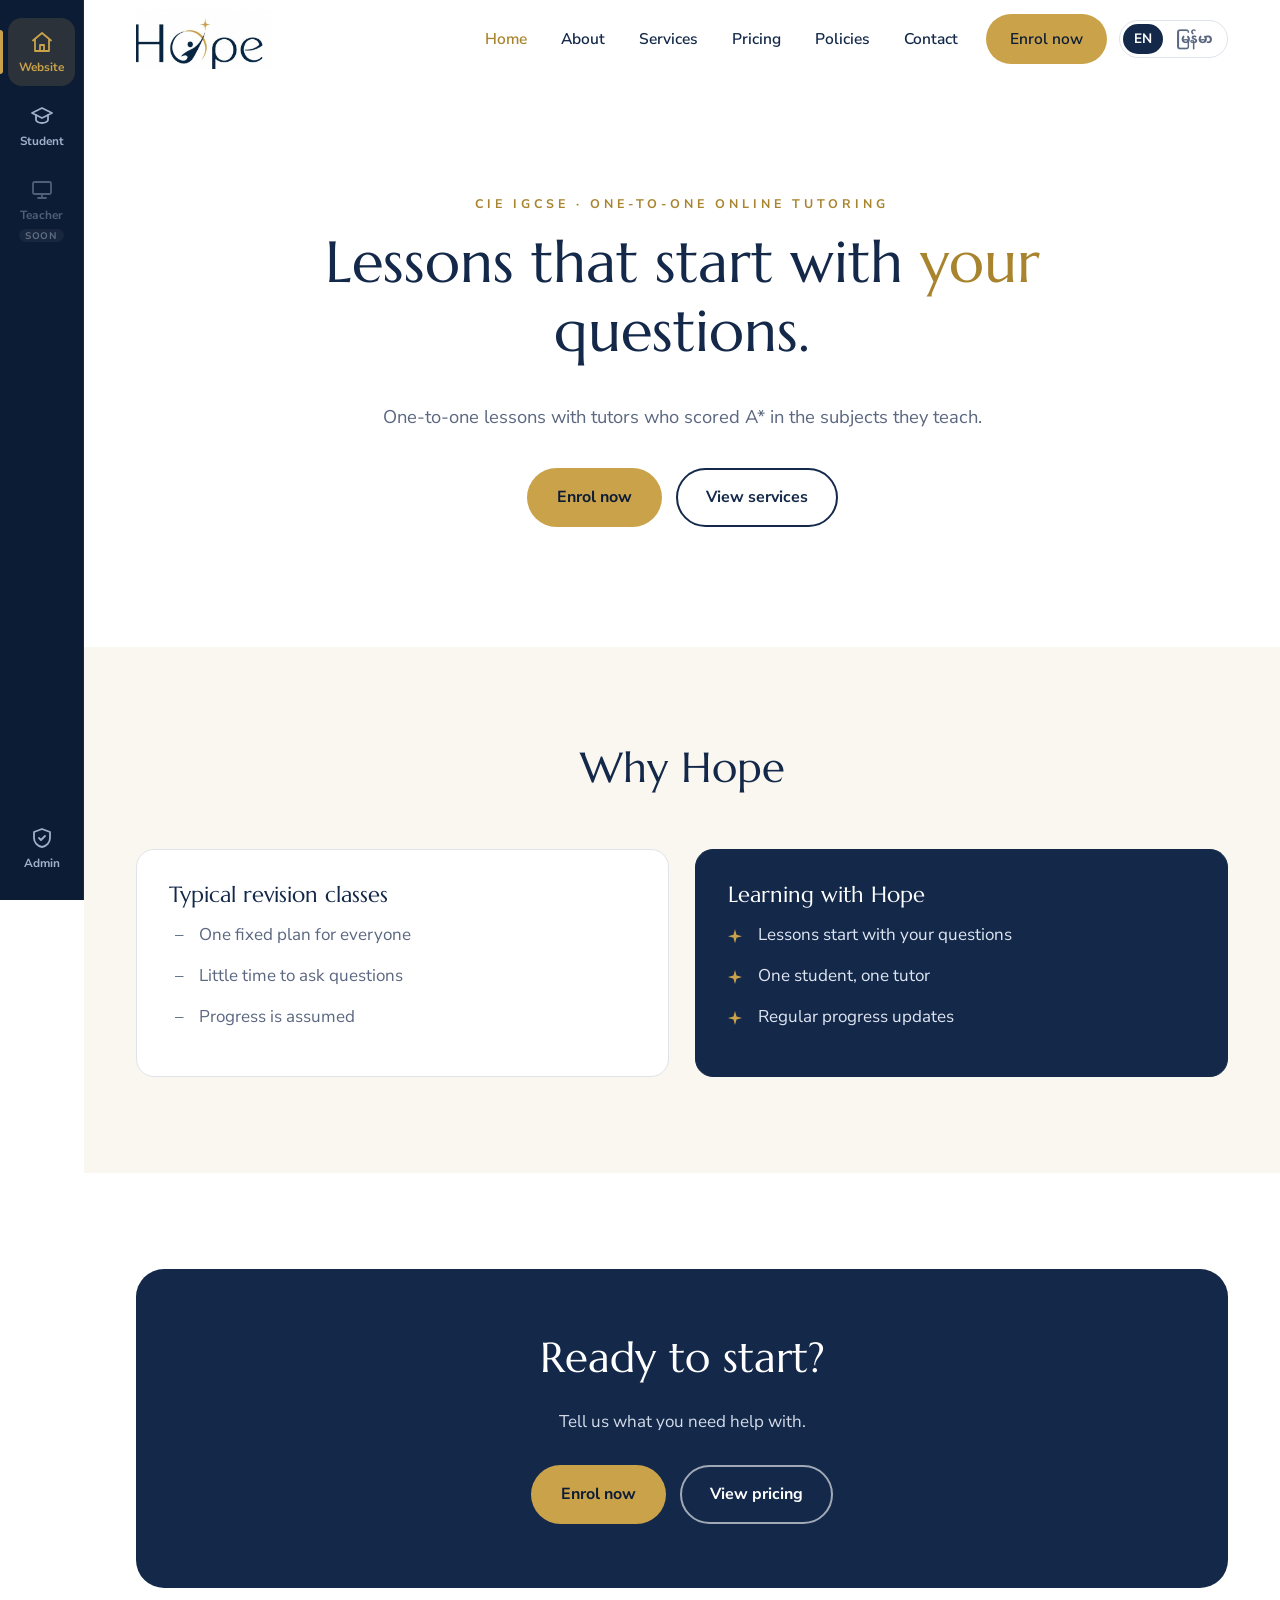
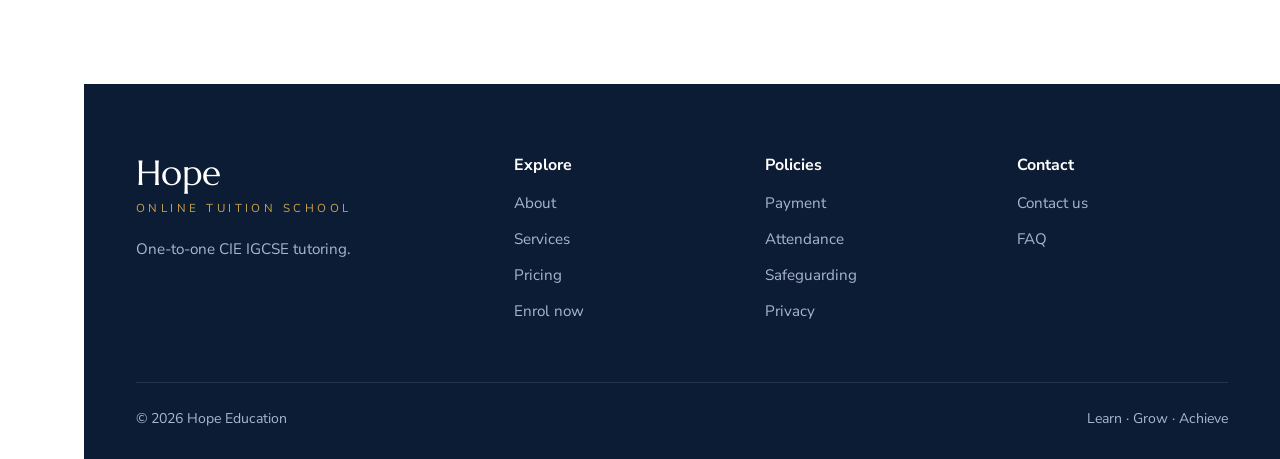
==== commit 66aa67ff: "Add student portal with group chat and login-details email step student.html lets students sign in w" ====
--- a/index.html
+++ b/index.html
@@ -15,7 +15,7 @@
   <!-- Interface switcher: Website / Student / Teacher / Admin -->
   <nav class="portal-rail" aria-label="Switch interface">
       <a href="index.html" class="rail-item active" aria-current="page"><svg viewBox="0 0 24 24" fill="none" stroke="currentColor" stroke-width="1.8" stroke-linecap="round" stroke-linejoin="round" aria-hidden="true"><path d="M3 10.5 12 3l9 7.5"/><path d="M5 9.5V21h14V9.5"/><path d="M10 21v-6h4v6"/></svg><span class="rail-label">Website</span></a>
-      <span class="rail-item is-soon" aria-disabled="true"><svg viewBox="0 0 24 24" fill="none" stroke="currentColor" stroke-width="1.8" stroke-linecap="round" stroke-linejoin="round" aria-hidden="true"><path d="M2 9l10-5 10 5-10 5z"/><path d="M6 11v5c0 1.5 2.7 3 6 3s6-1.5 6-3v-5"/></svg><span class="rail-label">Student</span><small class="rail-soon">Soon</small></span>
+      <a href="student.html" class="rail-item"><svg viewBox="0 0 24 24" fill="none" stroke="currentColor" stroke-width="1.8" stroke-linecap="round" stroke-linejoin="round" aria-hidden="true"><path d="M2 9l10-5 10 5-10 5z"/><path d="M6 11v5c0 1.5 2.7 3 6 3s6-1.5 6-3v-5"/></svg><span class="rail-label">Student</span></a>
       <span class="rail-item is-soon" aria-disabled="true"><svg viewBox="0 0 24 24" fill="none" stroke="currentColor" stroke-width="1.8" stroke-linecap="round" stroke-linejoin="round" aria-hidden="true"><rect x="3" y="4" width="18" height="12" rx="1.5"/><path d="M8 20h8M12 16v4"/></svg><span class="rail-label">Teacher</span><small class="rail-soon">Soon</small></span>
       <a href="admin.html" class="rail-item"><svg viewBox="0 0 24 24" fill="none" stroke="currentColor" stroke-width="1.8" stroke-linecap="round" stroke-linejoin="round" aria-hidden="true"><path d="M12 3l8 3v6c0 4.5-3.4 8.3-8 9-4.6-.7-8-4.5-8-9V6z"/><path d="M9 12l2 2 4-4"/></svg><span class="rail-label">Admin</span></a>
   </nav>
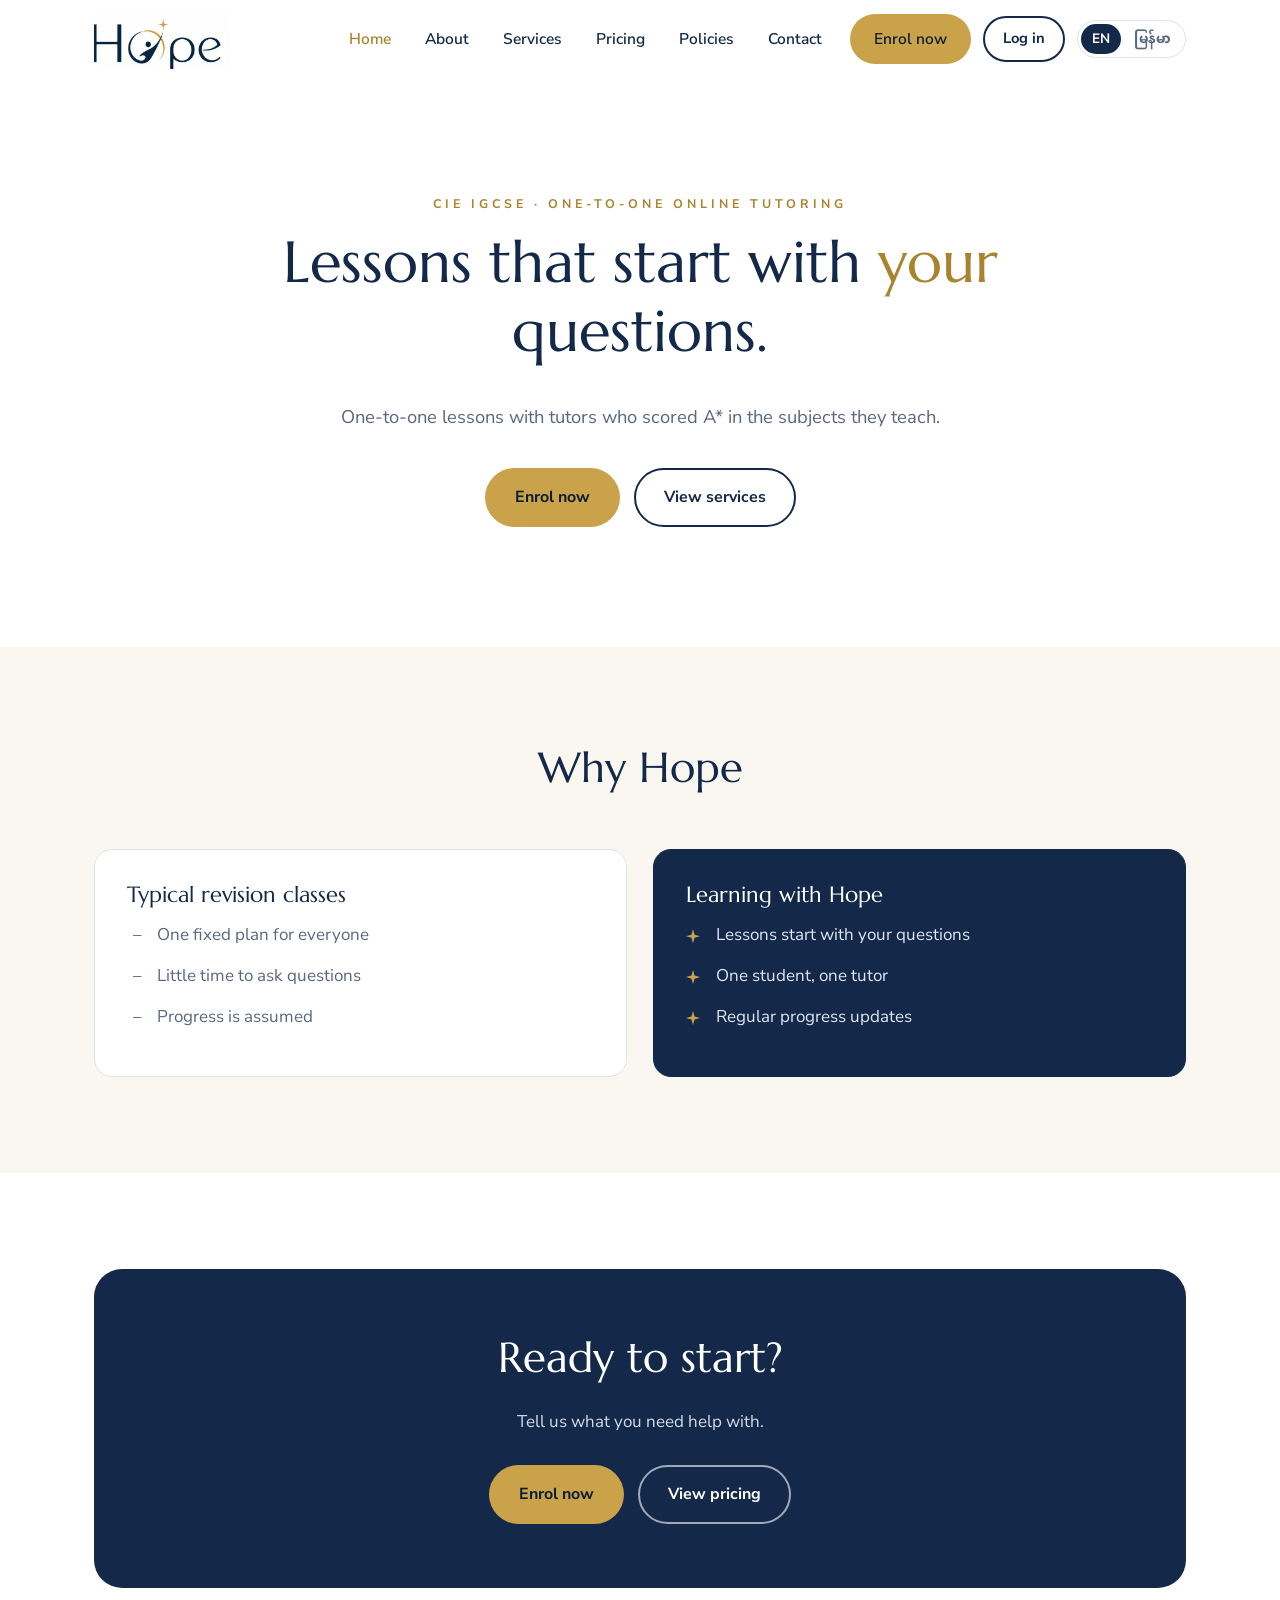
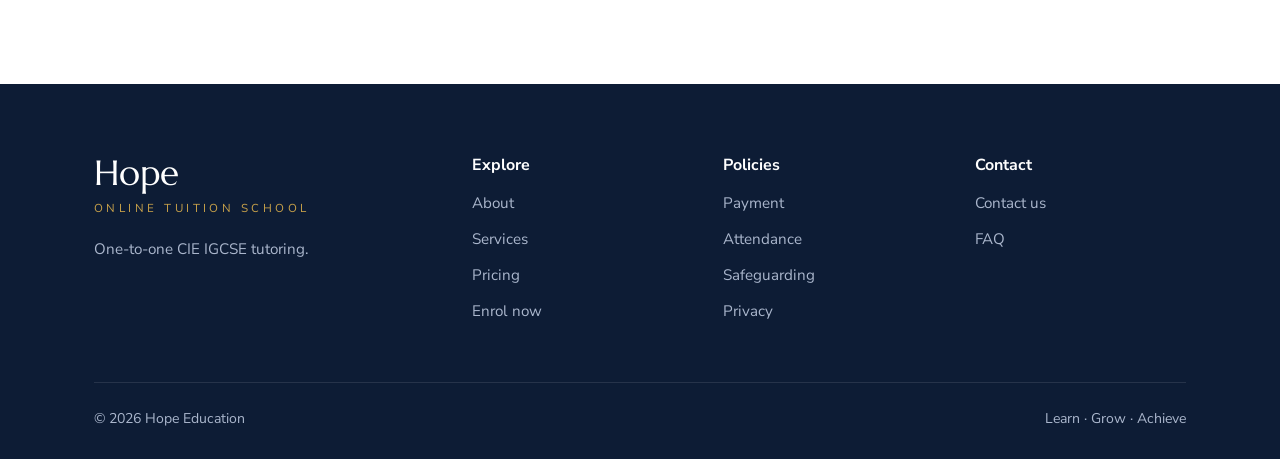
==== commit e696d406: "Replace sidebar with a Log in button and shared sign-in page Removes the interface sidebar. Every pu" ====
--- a/index.html
+++ b/index.html
@@ -12,19 +12,13 @@
   <link rel="stylesheet" href="css/styles.css">
 </head>
 <body>
-  <!-- Interface switcher: Website / Student / Teacher / Admin -->
-  <nav class="portal-rail" aria-label="Switch interface">
-      <a href="index.html" class="rail-item active" aria-current="page"><svg viewBox="0 0 24 24" fill="none" stroke="currentColor" stroke-width="1.8" stroke-linecap="round" stroke-linejoin="round" aria-hidden="true"><path d="M3 10.5 12 3l9 7.5"/><path d="M5 9.5V21h14V9.5"/><path d="M10 21v-6h4v6"/></svg><span class="rail-label">Website</span></a>
-      <a href="student.html" class="rail-item"><svg viewBox="0 0 24 24" fill="none" stroke="currentColor" stroke-width="1.8" stroke-linecap="round" stroke-linejoin="round" aria-hidden="true"><path d="M2 9l10-5 10 5-10 5z"/><path d="M6 11v5c0 1.5 2.7 3 6 3s6-1.5 6-3v-5"/></svg><span class="rail-label">Student</span></a>
-      <span class="rail-item is-soon" aria-disabled="true"><svg viewBox="0 0 24 24" fill="none" stroke="currentColor" stroke-width="1.8" stroke-linecap="round" stroke-linejoin="round" aria-hidden="true"><rect x="3" y="4" width="18" height="12" rx="1.5"/><path d="M8 20h8M12 16v4"/></svg><span class="rail-label">Teacher</span><small class="rail-soon">Soon</small></span>
-      <a href="admin.html" class="rail-item"><svg viewBox="0 0 24 24" fill="none" stroke="currentColor" stroke-width="1.8" stroke-linecap="round" stroke-linejoin="round" aria-hidden="true"><path d="M12 3l8 3v6c0 4.5-3.4 8.3-8 9-4.6-.7-8-4.5-8-9V6z"/><path d="M9 12l2 2 4-4"/></svg><span class="rail-label">Admin</span></a>
-  </nav>
 
   <header class="site-header">
     <div class="container nav">
       <a href="index.html" class="brand" aria-label="Hope Online Tuition School home">
         <span class="brand-logo"><img src="images/logo.jpg" alt="Hope"></span>
       </a>
+      <a href="login.html" class="btn btn--outline nav-login">Log in</a>
       <button class="lang-switch" type="button" aria-label="Switch language / ဘာသာစကား ပြောင်းရန်" data-no-translate><span data-lang="en">EN</span><span data-lang="my">မြန်မာ</span></button>
       <button class="menu-toggle" aria-label="Open menu" aria-expanded="false"><span></span><span></span><span></span></button>
       <ul class="nav-links">
--- a/css/styles.css
+++ b/css/styles.css
@@ -116,36 +116,6 @@
 .btn-row { display: flex; flex-wrap: wrap; gap: 14px; }
 .center .btn-row { justify-content: center; }
 
-/* ---------- Interface switcher sidebar (Website / Student / Teacher / Admin) ---------- */
-:root { --rail: 84px; }
-body { padding-left: var(--rail); }
-.portal-rail {
-  position: fixed; z-index: 60; top: 0; bottom: 0; left: 0; width: var(--rail);
-  display: flex; flex-direction: column; align-items: stretch; gap: 6px; padding: 18px 8px;
-  background: var(--navy-dark); border-right: 1px solid rgba(255,255,255,.06);
-}
-.rail-item {
-  position: relative; display: flex; flex-direction: column; align-items: center; gap: 6px;
-  padding: 12px 4px; border-radius: 14px; text-decoration: none;
-  color: #9fb0cb; font-size: 0.74rem; font-weight: 700; line-height: 1.2; text-align: center;
-  transition: background .2s, color .2s;
-}
-.rail-item svg { width: 24px; height: 24px; }
-a.rail-item:hover { background: rgba(255,255,255,.07); color: var(--white); }
-.rail-item.active { background: rgba(201,162,74,.16); color: var(--gold); }
-.rail-item.active::before {
-  content: ""; position: absolute; left: -8px; top: 12px; bottom: 12px; width: 3px;
-  border-radius: 0 3px 3px 0; background: var(--gold);
-}
-.rail-item.is-soon { opacity: .45; cursor: not-allowed; }
-.rail-soon {
-  font-size: 0.6rem; letter-spacing: .08em; text-transform: uppercase; padding: 1px 6px;
-  border-radius: 999px; background: rgba(255,255,255,.1); color: #c6d0e2;
-}
-.rail-item:last-child { margin-top: auto; } /* Admin sits at the bottom */
-html[lang="my"] .rail-item { font-size: 0.7rem; }
-html[lang="my"] .rail-soon { letter-spacing: 0; text-transform: none; }
-
 /* ---------- Header / navigation ---------- */
 .site-header {
   position: sticky; top: 0; z-index: 50;
@@ -175,6 +145,9 @@
 .nav-links a.active { color: var(--gold-dark); }
 .nav-links .btn { padding: 10px 22px; margin-left: 8px; color: var(--navy-dark); }
 .nav-links .btn:hover { background: var(--gold-dark); color: var(--white); }
+/* "Log in" button: always visible in the header, even when the menu folds into ☰ */
+.nav-login { order: 2; margin-left: 12px; padding: 8px 18px; font-size: 0.92rem; white-space: nowrap; border-color: var(--navy); color: var(--navy); }
+.nav-login:hover { background: var(--navy); color: var(--white); }
 
 .menu-toggle {
   display: none; background: none; border: 0; padding: 10px; cursor: pointer; order: 3;
@@ -535,24 +508,11 @@
   .policy-layout { grid-template-columns: 1fr; gap: 24px; }
   .policy-nav { position: static; }
 }
-@media (max-width: 820px) {
-  /* Sidebar becomes a bar along the bottom of the screen */
-  :root { --rail: 0px; }
-  body { padding-bottom: 64px; }
-  .portal-rail {
-    top: auto; right: 0; width: auto; height: 64px; flex-direction: row; gap: 0; padding: 6px 8px;
-    border-right: 0; border-top: 1px solid rgba(255,255,255,.08);
-  }
-  .rail-item { flex: 1; flex-direction: column; gap: 3px; padding: 6px 2px; border-radius: 12px; font-size: 0.68rem; }
-  .rail-item svg { width: 22px; height: 22px; }
-  .rail-item:last-child { margin-top: 0; }
-  .rail-item.active::before { left: 25%; right: 25%; top: -6px; bottom: auto; width: auto; height: 3px; border-radius: 0 0 3px 3px; }
-  .rail-soon { position: absolute; top: 2px; right: 6px; font-size: 0.5rem; padding: 0 4px; }
-}
-/* Top menu folds into the ☰ button (wider breakpoint because the sidebar takes space) */
+/* Top menu folds into the ☰ button */
 @media (max-width: 1060px) {
   .menu-toggle { display: block; }
-  .lang-switch { margin-left: auto; }
+  .nav-login { margin-left: auto; }
+  .lang-switch { margin-left: 8px; }
   .nav-links {
     position: absolute; top: 78px; left: 0; right: 0; flex-direction: column; align-items: stretch;
     background: var(--white); padding: 12px 20px 24px; gap: 2px;
@@ -566,6 +526,16 @@
 @media (max-width: 640px) {
   body { font-size: 16px; }
   .container { padding: 0 16px; }
+  /* Compact header so logo, Log in, language and ☰ fit on small phones */
+  .nav { height: 64px; }
+  .nav-links { top: 64px; }
+  .brand-logo { width: 100px; height: 44px; }
+  .brand-logo img { width: 140px; left: -26px; top: -35px; }
+  .nav-login { padding: 6px 12px; font-size: 0.82rem; }
+  .lang-switch { margin-left: 6px; padding: 2px; }
+  .lang-switch span { padding: 4px 8px; font-size: 0.75rem; }
+  .menu-toggle { padding: 6px 4px 6px 8px; }
+  .menu-toggle span { width: 22px; }
   .section { padding: 64px 0; }
   .hero { padding: 56px 0 72px; }
   .grid-2, .grid-3, .grid-4, .steps, .pricing, .form-grid, .check-group { grid-template-columns: 1fr; }
@@ -578,3 +548,12 @@
   .enrol-steps li.done .dot::after { width: 5px; height: 10px; border-width: 0 2.5px 2.5px 0; }
   .cta { padding: 48px 22px; border-radius: 20px; }
 }
+
+/* Very small phones (e.g. 320px wide) */
+@media (max-width: 359px) {
+  .site-header .container { padding: 0 10px; }
+  .brand-logo { width: 82px; height: 38px; }
+  .brand-logo img { width: 116px; left: -22px; top: -29px; }
+  .nav-login { padding: 5px 9px; font-size: 0.78rem; }
+  .lang-switch span { padding: 4px 6px; }
+}
